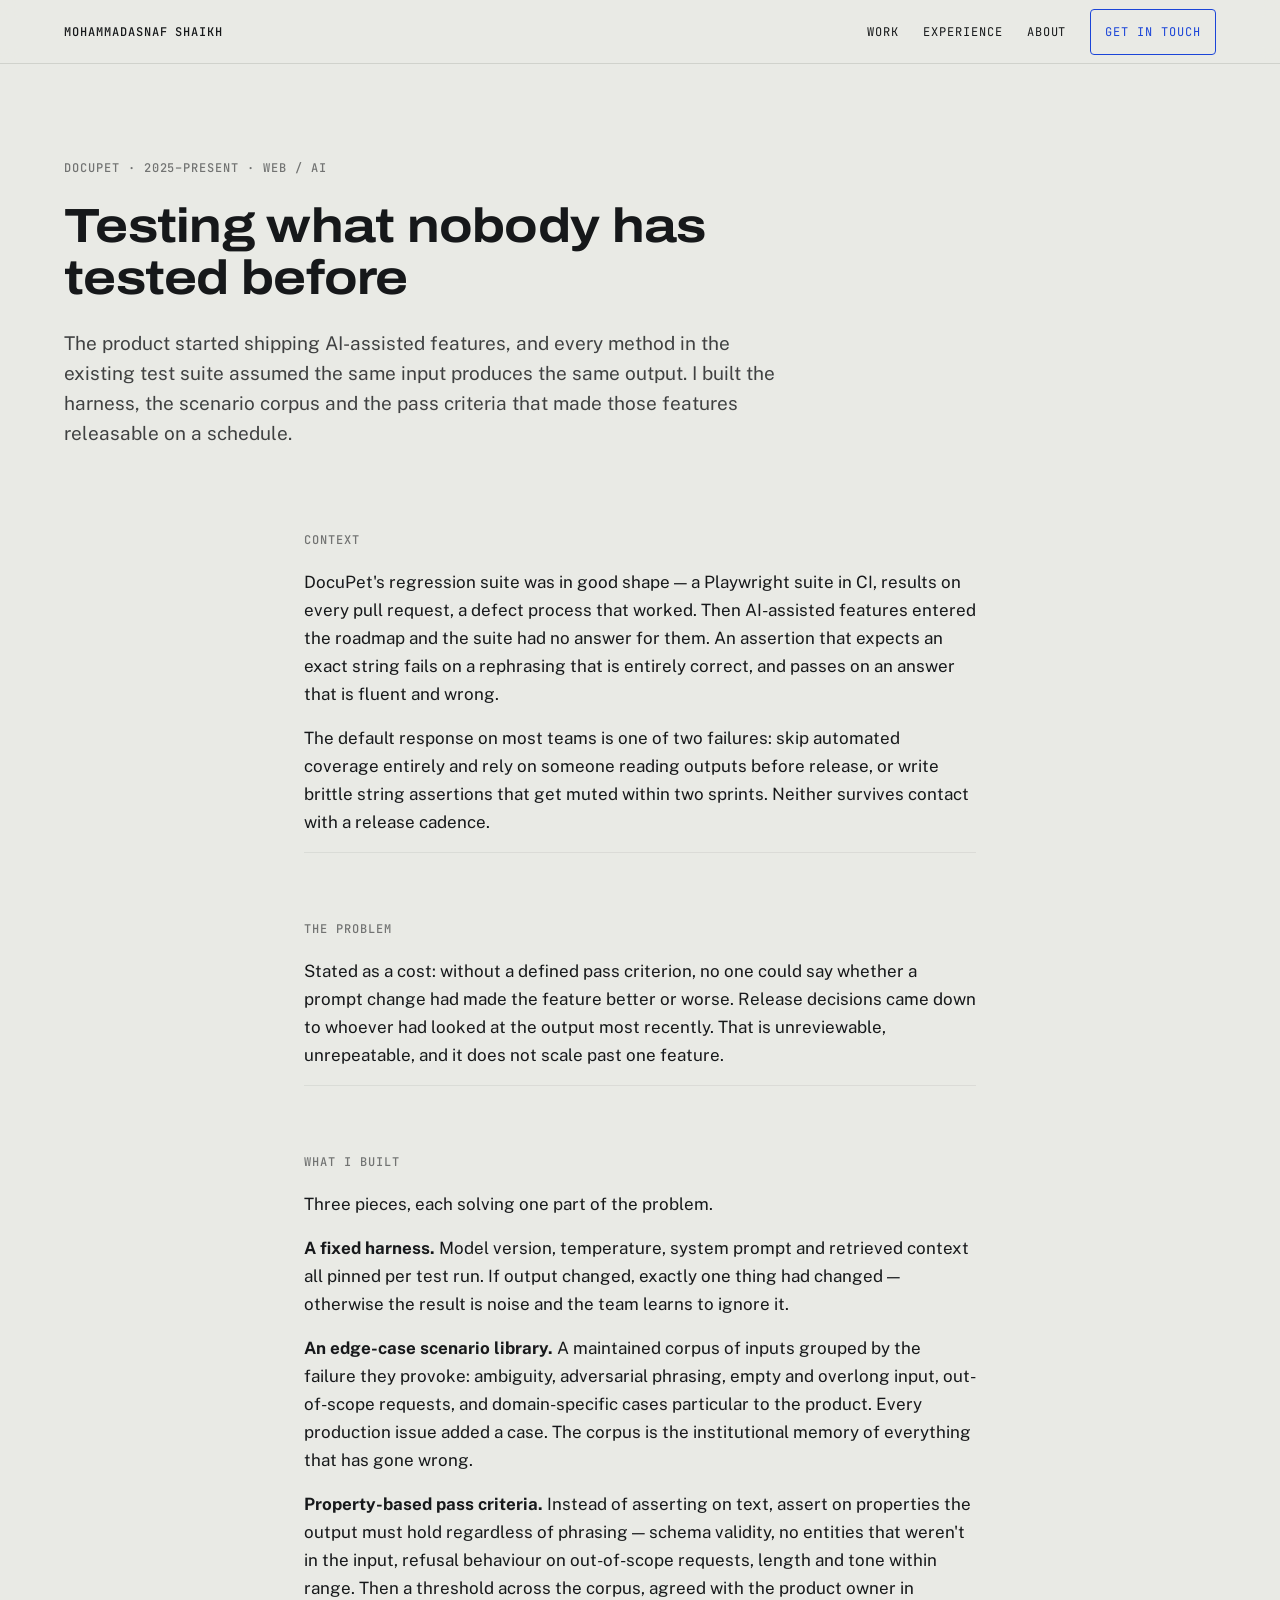
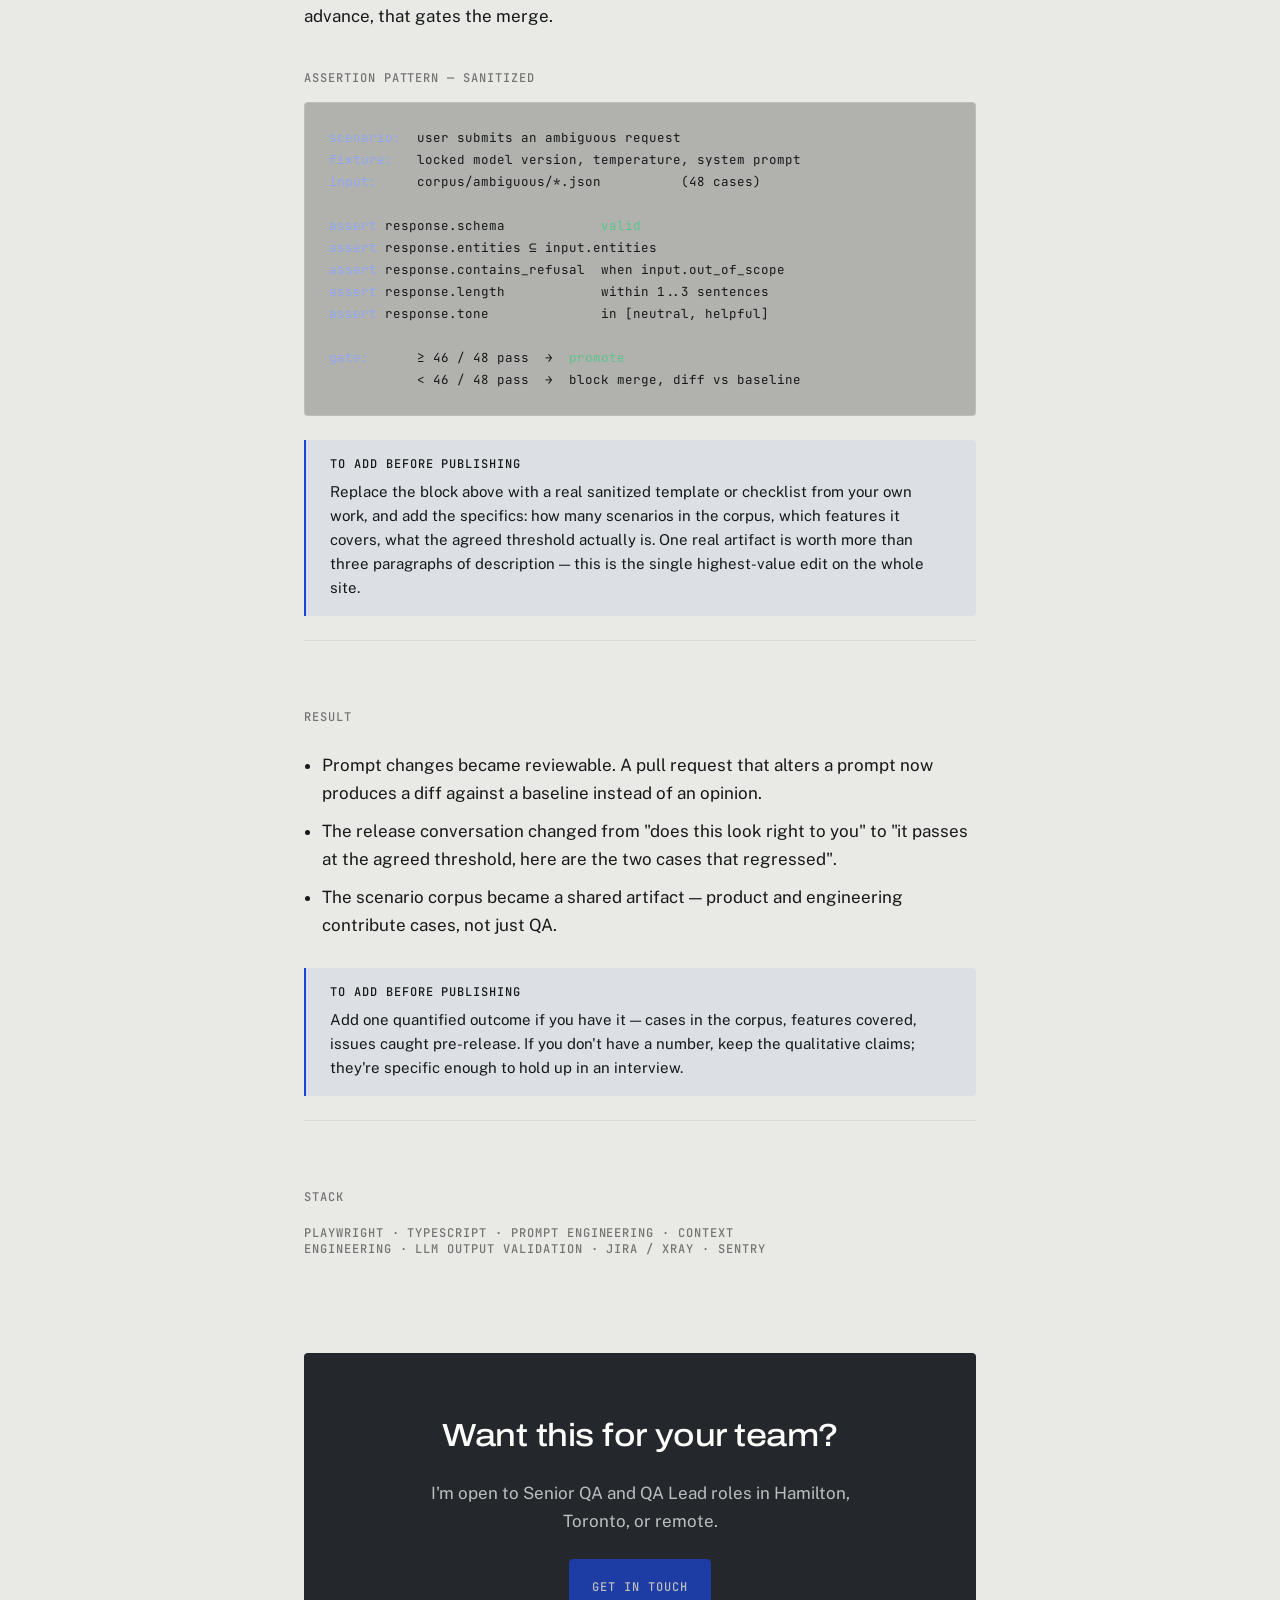
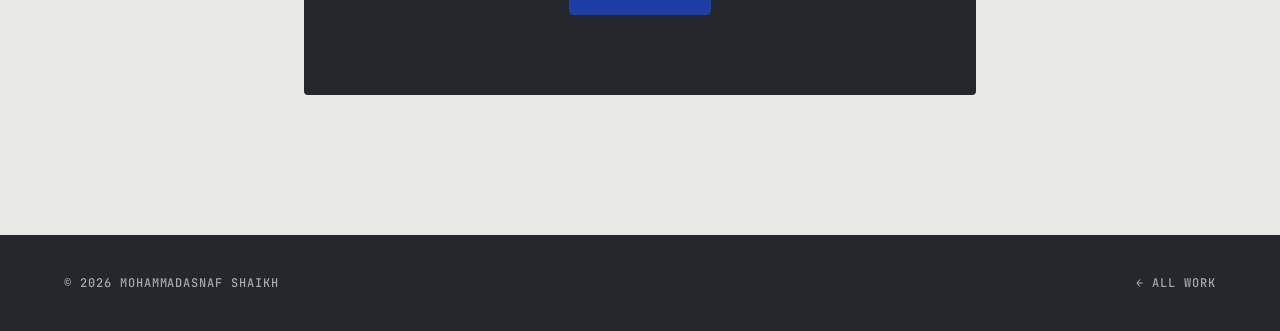
==== case-ai-qa.html @ d2ac22cd "My Resume and Portfolio" ====
<!DOCTYPE html>
<html lang="en">
<head>
<meta charset="utf-8">
<meta name="viewport" content="width=device-width, initial-scale=1">
<title>Testing what nobody has tested before — Mohammadasnaf Shaikh</title>
<meta name="description" content="Building a repeatable QA practice for AI-assisted product features at DocuPet: prompt harnesses, edge-case corpora, and pass criteria for non-deterministic output.">
<link rel="preconnect" href="https://fonts.googleapis.com">
<link rel="preconnect" href="https://fonts.gstatic.com" crossorigin>
<link href="https://fonts.googleapis.com/css2?family=Archivo:wdth,wght@62..125,100..900&family=Public+Sans:wght@400;600&family=JetBrains+Mono:wght@400;500&display=swap" rel="stylesheet">
<link rel="stylesheet" href="styles.css">
</head>
<body>

<header class="nav">
  <nav class="nav-inner" aria-label="Main">
    <a class="nav-name" href="index.html">Mohammadasnaf Shaikh</a>
    <div class="nav-links">
      <a href="index.html#work">Work</a>
      <a href="index.html#experience">Experience</a>
      <a href="index.html#about">About</a>
      <a class="nav-cta" href="index.html#contact">Get in touch</a>
    </div>
  </nav>
</header>

<main>
  <section class="case-hero wrap">
    <p class="mono dim" style="margin:0">DocuPet · 2025–present · Web / AI</p>
    <h1>Testing what nobody has tested before</h1>
    <p class="lede">The product started shipping AI-assisted features, and every method in the existing test suite assumed the same input produces the same output. I built the harness, the scenario corpus and the pass criteria that made those features releasable on a schedule.</p>
  </section>

  <section class="wrap case-body">

    <h2>Context</h2>
    <p>DocuPet's regression suite was in good shape — a Playwright suite in CI, results on every pull request, a defect process that worked. Then AI-assisted features entered the roadmap and the suite had no answer for them. An assertion that expects an exact string fails on a rephrasing that is entirely correct, and passes on an answer that is fluent and wrong.</p>
    <p>The default response on most teams is one of two failures: skip automated coverage entirely and rely on someone reading outputs before release, or write brittle string assertions that get muted within two sprints. Neither survives contact with a release cadence.</p>

    <h2>The problem</h2>
    <p>Stated as a cost: without a defined pass criterion, no one could say whether a prompt change had made the feature better or worse. Release decisions came down to whoever had looked at the output most recently. That is unreviewable, unrepeatable, and it does not scale past one feature.</p>

    <h2>What I built</h2>
    <p>Three pieces, each solving one part of the problem.</p>

    <p><strong>A fixed harness.</strong> Model version, temperature, system prompt and retrieved context all pinned per test run. If output changed, exactly one thing had changed — otherwise the result is noise and the team learns to ignore it.</p>

    <p><strong>An edge-case scenario library.</strong> A maintained corpus of inputs grouped by the failure they provoke: ambiguity, adversarial phrasing, empty and overlong input, out-of-scope requests, and domain-specific cases particular to the product. Every production issue added a case. The corpus is the institutional memory of everything that has gone wrong.</p>

    <p><strong>Property-based pass criteria.</strong> Instead of asserting on text, assert on properties the output must hold regardless of phrasing — schema validity, no entities that weren't in the input, refusal behaviour on out-of-scope requests, length and tone within range. Then a threshold across the corpus, agreed with the product owner in advance, that gates the merge.</p>

    <p class="mono dim" style="margin:40px 0 16px">Assertion pattern — sanitized</p>
<pre class="artifact"><span class="k">scenario:</span>  user submits an ambiguous request
<span class="k">fixture:</span>   locked model version, temperature, system prompt
<span class="k">input:</span>     corpus/ambiguous/*.json          (48 cases)

<span class="k">assert</span> response.schema            <span class="ok">valid</span>
<span class="k">assert</span> response.entities ⊆ input.entities
<span class="k">assert</span> response.contains_refusal  when input.out_of_scope
<span class="k">assert</span> response.length            within 1..3 sentences
<span class="k">assert</span> response.tone              in [neutral, helpful]

<span class="k">gate:</span>      ≥ 46 / 48 pass  →  <span class="ok">promote</span>
           &lt; 46 / 48 pass  →  block merge, diff vs baseline</pre>

    <div class="todo">
      <p class="mono" style="margin-bottom:8px">To add before publishing</p>
      <p class="small">Replace the block above with a real sanitized template or checklist from your own work, and add the specifics: how many scenarios in the corpus, which features it covers, what the agreed threshold actually is. One real artifact is worth more than three paragraphs of description — this is the single highest-value edit on the whole site.</p>
    </div>

    <h2>Result</h2>
    <ul>
      <li>Prompt changes became reviewable. A pull request that alters a prompt now produces a diff against a baseline instead of an opinion.</li>
      <li>The release conversation changed from "does this look right to you" to "it passes at the agreed threshold, here are the two cases that regressed".</li>
      <li>The scenario corpus became a shared artifact — product and engineering contribute cases, not just QA.</li>
    </ul>

    <div class="todo">
      <p class="mono" style="margin-bottom:8px">To add before publishing</p>
      <p class="small">Add one quantified outcome if you have it — cases in the corpus, features covered, issues caught pre-release. If you don't have a number, keep the qualitative claims; they're specific enough to hold up in an interview.</p>
    </div>

    <h2>Stack</h2>
    <p class="mono dim">Playwright · TypeScript · Prompt engineering · Context engineering · LLM output validation · Jira / Xray · Sentry</p>

    <div class="cta-block">
      <h2>Want this for your team?</h2>
      <p>I'm open to Senior QA and QA Lead roles in Hamilton, Toronto, or remote.</p>
      <p style="margin-top:24px"><a class="btn" href="mailto:asnafshaikhpro@gmail.com">Get in touch</a></p>
    </div>
  </section>
</main>

<footer class="panel footer">
  <div class="footer-inner">
    <p class="mono" style="margin:0">© 2026 Mohammadasnaf Shaikh</p>
    <p class="mono" style="margin:0"><a href="index.html" style="text-decoration:none">← All work</a></p>
  </div>
</footer>

</body>
</html>
---- styles.css ----
/* ============================================================
   mohammadasnaf.com — diagnostic readout
   Tokens per design spec. Six colours, three faces, one accent.
   ============================================================ */

:root {
  --bench:    #E9EAE5;
  --card:     #FDFDFC;
  --ink:      #16181A;
  --graphite: #24282C;
  --cobalt:   #1B45D8;
  --verify:   #0F7B4F;
  --flag:     #B3261E;

  --hairline: rgba(22, 24, 26, 0.12);
  --hairline-strong: rgba(22, 24, 26, 0.24);
  --hairline-dark: rgba(253, 253, 252, 0.16);

  --display: "Archivo", "Helvetica Neue", Arial, sans-serif;
  --body: "Public Sans", -apple-system, BlinkMacSystemFont, "Segoe UI", sans-serif;
  --mono: "JetBrains Mono", ui-monospace, SFMono-Regular, Menlo, monospace;

  --s1: 4px;  --s2: 8px;   --s3: 16px;  --s4: 24px;
  --s5: 40px; --s6: 64px;  --s7: 96px;  --s8: 140px;

  --maxw: 1200px;
  --gutter: 24px;
  --radius: 4px;
}

/* ---------- reset ---------- */

*, *::before, *::after { box-sizing: border-box; }

html { scroll-behavior: smooth; scroll-padding-top: 88px; }

body {
  margin: 0;
  background: var(--bench);
  color: var(--ink);
  font-family: var(--body);
  font-size: 17px;
  line-height: 28px;
  font-weight: 400;
  -webkit-font-smoothing: antialiased;
  text-rendering: optimizeLegibility;
}

img { max-width: 100%; display: block; }

a { color: inherit; }

:focus-visible {
  outline: 2px solid var(--cobalt);
  outline-offset: 2px;
  border-radius: 2px;
}

/* ---------- type ---------- */

h1, h2, h3 { margin: 0; font-weight: 700; }

h1, h2 {
  font-family: var(--display);
  font-variation-settings: "wdth" 115;
  letter-spacing: -0.015em;
}

h1 { font-size: 64px; line-height: 64px; }
h2 { font-size: 40px; line-height: 44px; }

h3 {
  font-family: var(--body);
  font-size: 22px;
  line-height: 30px;
  font-weight: 600;
  letter-spacing: -0.005em;
}

p { margin: 0 0 var(--s3); max-width: 68ch; }

.small { font-size: 15px; line-height: 24px; }

.mono {
  font-family: var(--mono);
  font-size: 12px;
  line-height: 16px;
  font-weight: 500;
  letter-spacing: 0.08em;
  text-transform: uppercase;
}

.dim { opacity: 0.56; }

/* ---------- layout ---------- */

.wrap {
  max-width: var(--maxw);
  margin: 0 auto;
  padding-inline: var(--gutter);
}

.section { padding-block: var(--s8); }

.section-head {
  display: flex;
  align-items: baseline;
  justify-content: space-between;
  gap: var(--s4);
  padding-bottom: var(--s4);
  margin-bottom: var(--s6);
  border-bottom: 1px solid var(--hairline);
}

.panel {
  background: var(--graphite);
  color: var(--card);
}

.panel .section-head { border-bottom-color: var(--hairline-dark); }

/* ---------- nav ---------- */

.nav {
  position: sticky;
  top: 0;
  z-index: 50;
  height: 64px;
  background: rgba(233, 234, 229, 0.86);
  backdrop-filter: blur(8px);
  -webkit-backdrop-filter: blur(8px);
  border-bottom: 1px solid var(--hairline);
}

.nav-inner {
  max-width: var(--maxw);
  margin: 0 auto;
  padding-inline: var(--gutter);
  height: 100%;
  display: flex;
  align-items: center;
  justify-content: space-between;
  gap: var(--s4);
}

.nav-name {
  font-family: var(--mono);
  font-size: 12px;
  letter-spacing: 0.08em;
  text-transform: uppercase;
  text-decoration: none;
  font-weight: 500;
}

.nav-links {
  display: flex;
  align-items: center;
  gap: var(--s4);
}

.nav-links a {
  font-family: var(--mono);
  font-size: 12px;
  letter-spacing: 0.08em;
  text-transform: uppercase;
  text-decoration: none;
  padding-block: 4px;
  position: relative;
}

.nav-links a::after {
  content: "";
  position: absolute;
  left: 0; bottom: 0;
  width: 100%; height: 1px;
  background: var(--cobalt);
  transform: scaleX(0);
  transform-origin: left;
  transition: transform 120ms ease-out;
}

.nav-links a:hover::after { transform: scaleX(1); }

.nav-cta {
  border: 1px solid var(--cobalt);
  color: var(--cobalt);
  border-radius: var(--radius);
  padding: 8px 14px !important;
  transition: background 120ms ease-out, color 120ms ease-out;
}

.nav-cta::after { display: none; }
.nav-cta:hover { background: var(--cobalt); color: var(--card); }

/* ---------- hero ---------- */

.hero { padding-top: var(--s7); padding-bottom: var(--s6); }

.status {
  display: inline-flex;
  align-items: center;
  gap: var(--s2);
  margin-bottom: var(--s5);
}

.dot {
  width: 7px; height: 7px;
  border-radius: 50%;
  background: var(--cobalt);
  flex: none;
}

.hero h1 { max-width: 15ch; margin-bottom: var(--s4); }

.hero-sub {
  font-size: 19px;
  line-height: 30px;
  max-width: 58ch;
  margin-bottom: var(--s5);
}

.actions { display: flex; align-items: center; gap: var(--s4); flex-wrap: wrap; }

.btn {
  display: inline-block;
  background: var(--cobalt);
  color: var(--card);
  text-decoration: none;
  border: 1px solid var(--cobalt);
  border-radius: var(--radius);
  padding: 13px 22px;
  font-family: var(--mono);
  font-size: 12px;
  font-weight: 500;
  letter-spacing: 0.08em;
  text-transform: uppercase;
  transition: transform 120ms ease-out, background 120ms ease-out;
}

.btn:hover { background: #1638b4; transform: translateY(-1px); }

.btn-quiet {
  background: transparent;
  color: var(--ink);
  border-color: var(--hairline-strong);
}

.btn-quiet:hover { background: transparent; border-color: var(--ink); }

/* ---------- run strip ---------- */

.strip-panel { padding-block: var(--s6); }

.strip-head {
  display: flex;
  align-items: baseline;
  justify-content: space-between;
  gap: var(--s4);
  margin-bottom: var(--s5);
}

.axis {
  position: relative;
  height: 18px;
  border-bottom: 1px solid var(--hairline-dark);
  margin-bottom: var(--s4);
}

.tick {
  position: absolute;
  bottom: 0;
  transform: translateX(-50%);
  font-family: var(--mono);
  font-size: 11px;
  letter-spacing: 0.08em;
  opacity: 0.5;
}

.tick::after {
  content: "";
  position: absolute;
  left: 50%; bottom: -5px;
  width: 1px; height: 4px;
  background: currentColor;
}

.tracks { display: flex; flex-direction: column; gap: 12px; }

.track { position: relative; height: 28px; }

.span {
  position: absolute;
  top: 0;
  height: 28px;
  border-radius: var(--radius);
  display: flex;
  align-items: center;
  padding-inline: 10px;
  gap: 8px;
  text-decoration: none;
  color: var(--card);
  font-family: var(--mono);
  font-size: 11px;
  letter-spacing: 0.06em;
  text-transform: uppercase;
  white-space: nowrap;
  overflow: hidden;
  transform: scaleX(0);
  transform-origin: left center;
  animation: draw 900ms cubic-bezier(0.2, 0.7, 0.3, 1) both;
  transition: filter 120ms ease-out;
}

.span:hover { filter: brightness(1.18); }

.span span { transform-origin: left; }

@keyframes draw { to { transform: scaleX(1); } }

.span-1 { background: #4A5158; animation-delay: 0ms; }
.span-2 { background: #5E666E; animation-delay: 80ms; }
.span-3 { background: rgba(27, 69, 216, 0.72); animation-delay: 160ms; }
.span-4 {
  background: var(--cobalt);
  animation-delay: 240ms;
  border-top-right-radius: 0;
  border-bottom-right-radius: 0;
  clip-path: polygon(0 0, calc(100% - 10px) 0, 100% 50%, calc(100% - 10px) 100%, 0 100%);
}

.track-tag {
  position: absolute;
  right: 0;
  top: 50%;
  transform: translateY(-50%);
  font-family: var(--mono);
  font-size: 10px;
  letter-spacing: 0.1em;
  opacity: 0.45;
  pointer-events: none;
}

.strip-note { margin-top: var(--s5); opacity: 0.55; max-width: 60ch; }

/* ---------- impact ---------- */

.impact { display: grid; grid-template-columns: repeat(3, 1fr); }

.impact-cell {
  padding: var(--s6) var(--s5);
  border-left: 1px solid var(--hairline-dark);
}

.impact-cell:first-child { border-left: 0; padding-left: 0; }

.impact-num {
  font-family: var(--display);
  font-variation-settings: "wdth" 115;
  font-weight: 700;
  font-size: 56px;
  line-height: 56px;
  letter-spacing: -0.02em;
  margin-bottom: var(--s3);
}

.impact-label { margin-bottom: var(--s1); }

/* ---------- work cards ---------- */

.cards { display: flex; flex-direction: column; gap: var(--s4); }

.card {
  display: block;
  background: var(--card);
  border: 1px solid var(--hairline);
  border-radius: var(--radius);
  padding: var(--s5);
  text-decoration: none;
  transition: transform 120ms ease-out, border-color 120ms ease-out;
}

.card:hover {
  transform: translateY(-2px);
  border-color: var(--hairline-strong);
}

.card-top {
  display: flex;
  justify-content: space-between;
  gap: var(--s4);
  margin-bottom: var(--s4);
}

.card h3 { margin-bottom: var(--s2); max-width: 24ch; }

.card p { margin-bottom: var(--s4); }

.metric {
  display: inline-flex;
  align-items: center;
  gap: var(--s2);
  color: var(--verify);
  font-family: var(--mono);
  font-size: 12px;
  font-weight: 500;
  letter-spacing: 0.08em;
  text-transform: uppercase;
  margin-bottom: var(--s5);
}

.card-foot {
  display: flex;
  justify-content: space-between;
  align-items: baseline;
  gap: var(--s4);
  padding-top: var(--s4);
  border-top: 1px solid var(--hairline);
}

.stack { opacity: 0.5; }

.read {
  color: var(--cobalt);
  white-space: nowrap;
  font-family: var(--mono);
  font-size: 12px;
  font-weight: 500;
  letter-spacing: 0.08em;
  text-transform: uppercase;
}

/* ---------- ai section ---------- */

.ai-grid {
  display: grid;
  grid-template-columns: 1fr 1fr;
  gap: var(--s6);
  align-items: start;
}

.practice {
  padding-top: var(--s4);
  border-top: 1px solid var(--hairline-dark);
  margin-bottom: var(--s4);
}

.practice h3 { margin-bottom: var(--s2); }
.practice p { opacity: 0.72; margin: 0; }

.artifact {
  background: rgba(0, 0, 0, 0.24);
  border: 1px solid var(--hairline-dark);
  border-radius: var(--radius);
  padding: var(--s4);
  font-family: var(--mono);
  font-size: 12.5px;
  line-height: 22px;
  letter-spacing: 0;
  text-transform: none;
  white-space: pre-wrap;
  overflow-x: auto;
  margin: 0;
}

.artifact .k { color: #8FA6F5; }
.artifact .ok { color: #5BC48D; }

/* ---------- capabilities ---------- */

.caps {
  display: grid;
  grid-template-columns: repeat(4, 1fr);
  gap: var(--s5);
}

.cap h3 {
  font-family: var(--mono);
  font-size: 12px;
  line-height: 16px;
  font-weight: 500;
  letter-spacing: 0.08em;
  text-transform: uppercase;
  padding-bottom: var(--s3);
  margin-bottom: var(--s3);
  border-bottom: 1px solid var(--hairline);
  opacity: 0.56;
}

.cap ul { list-style: none; margin: 0; padding: 0; }
.cap li { padding-block: 5px; }

.caps-rest {
  margin-top: var(--s6);
  padding-top: var(--s4);
  border-top: 1px solid var(--hairline);
  opacity: 0.5;
  line-height: 22px;
}

/* ---------- experience ---------- */

.role {
  padding-block: var(--s5);
  border-top: 1px solid var(--hairline);
}

.role:last-child { border-bottom: 1px solid var(--hairline); }

.role-top {
  display: flex;
  justify-content: space-between;
  align-items: baseline;
  gap: var(--s4);
  margin-bottom: var(--s3);
}

.role h3 { margin-bottom: 2px; }
.role-co { opacity: 0.56; }
.role p { margin-bottom: 0; }

details { margin-top: var(--s3); }

summary {
  cursor: pointer;
  list-style: none;
  color: var(--cobalt);
  font-family: var(--mono);
  font-size: 12px;
  font-weight: 500;
  letter-spacing: 0.08em;
  text-transform: uppercase;
  display: inline-flex;
  align-items: center;
  gap: 6px;
}

summary::-webkit-details-marker { display: none; }
summary::before { content: "▸"; transition: transform 120ms ease-out; }
details[open] summary::before { transform: rotate(90deg); }

details ul {
  margin: var(--s3) 0 0;
  padding-left: 18px;
  max-width: 68ch;
}

details li { padding-block: 4px; }

/* ---------- about ---------- */

.about {
  display: grid;
  grid-template-columns: 360px 1fr;
  gap: var(--s6);
  align-items: start;
}

.portrait {
  width: 100%;
  height: auto;
  aspect-ratio: 4 / 5;
  object-fit: cover;
  object-position: center 30%;
  border-radius: var(--radius);
  background: var(--card);
  border: 1px solid var(--hairline);
}

.contact {
  display: flex;
  flex-wrap: wrap;
  gap: var(--s5);
  margin-top: var(--s5);
  padding-top: var(--s4);
  border-top: 1px solid var(--hairline);
}

.contact a {
  text-decoration: none;
  font-family: var(--mono);
  font-size: 12px;
  font-weight: 500;
  letter-spacing: 0.08em;
  text-transform: uppercase;
  position: relative;
}

.contact a::after {
  content: "";
  position: absolute;
  left: 0; bottom: -3px;
  width: 100%; height: 1px;
  background: var(--cobalt);
  transform: scaleX(0);
  transform-origin: left;
  transition: transform 120ms ease-out;
}

.contact a:hover { color: var(--cobalt); }
.contact a:hover::after { transform: scaleX(1); }

/* ---------- footer ---------- */

.footer { padding-block: var(--s5); }

.footer-inner {
  max-width: var(--maxw);
  margin: 0 auto;
  padding-inline: var(--gutter);
  display: flex;
  justify-content: space-between;
  gap: var(--s4);
  flex-wrap: wrap;
  opacity: 0.6;
}

/* ---------- case study pages ---------- */

.case-hero { padding-top: var(--s7); padding-bottom: var(--s6); }
.case-hero h1 { font-size: 48px; line-height: 52px; max-width: 20ch; margin-block: var(--s4); }

.lede { font-size: 19px; line-height: 30px; max-width: 60ch; opacity: 0.8; }

.case-body {
  max-width: 720px;
  padding-bottom: var(--s8);
}

.case-body h2 {
  font-size: 15px;
  line-height: 24px;
  font-family: var(--mono);
  font-variation-settings: normal;
  font-weight: 500;
  font-size: 12px;
  letter-spacing: 0.08em;
  text-transform: uppercase;
  opacity: 0.56;
  padding-top: var(--s6);
  margin-bottom: var(--s3);
  border-top: 1px solid var(--hairline);
}

.case-body h2:first-child { padding-top: 0; border-top: 0; }

.case-body ul { padding-left: 18px; max-width: 68ch; }
.case-body li { padding-block: 5px; }

.todo {
  background: rgba(27, 69, 216, 0.06);
  border-left: 2px solid var(--cobalt);
  border-radius: 0 var(--radius) var(--radius) 0;
  padding: var(--s3) var(--s4);
  margin-block: var(--s4);
}

.todo p { margin: 0; }

.cta-block {
  background: var(--graphite);
  color: var(--card);
  border-radius: var(--radius);
  padding: var(--s6) var(--s5);
  margin-top: var(--s7);
  text-align: center;
}

.cta-block h2 {
  font-family: var(--display);
  font-variation-settings: "wdth" 115;
  font-size: 32px;
  line-height: 38px;
  letter-spacing: -0.015em;
  text-transform: none;
  opacity: 1;
  border-top: 0;
  padding-top: 0;
  margin-bottom: var(--s4);
}

.cta-block p { max-width: 46ch; margin-inline: auto; opacity: 0.7; }

/* ---------- scroll reveal ---------- */

.reveal {
  opacity: 0;
  transform: translateY(12px);
  transition: opacity 240ms ease-out, transform 240ms ease-out;
}

.reveal.in { opacity: 1; transform: none; }

/* ---------- responsive ---------- */

@media (max-width: 1000px) {
  :root { --s8: 80px; --s7: 64px; }

  h1 { font-size: 44px; line-height: 48px; }
  h2 { font-size: 32px; line-height: 38px; }

  .ai-grid, .about { grid-template-columns: 1fr; gap: var(--s5); }
  .caps { grid-template-columns: repeat(2, 1fr); }
  .about { max-width: 520px; }
  .impact-num { font-size: 44px; line-height: 46px; }
}

@media (max-width: 700px) {
  :root { --gutter: 16px; --s8: 64px; --s7: 48px; }

  body { font-size: 16px; line-height: 26px; }

  h1 { font-size: 36px; line-height: 40px; }
  h2 { font-size: 28px; line-height: 32px; }
  h3 { font-size: 20px; line-height: 28px; }

  .mono { font-size: 11px; }

  .nav-links a:not(.nav-cta) { display: none; }

  .hero-sub { font-size: 17px; line-height: 28px; }
  .case-hero h1 { font-size: 32px; line-height: 36px; }

  .impact { grid-template-columns: 1fr; }
  .impact-cell {
    border-left: 0;
    border-top: 1px solid var(--hairline-dark);
    padding: var(--s5) 0;
  }
  .impact-cell:first-child { border-top: 0; padding-top: 0; }

  .caps { grid-template-columns: 1fr; gap: var(--s4); }

  .card { padding: var(--s4); }
  .card-top, .card-foot, .role-top, .strip-head { flex-direction: column; gap: var(--s2); }
  .card-foot { align-items: flex-start; }

  .contact { flex-direction: column; gap: var(--s3); }
  .contact a { align-self: flex-start; }

  /* run strip → vertical rows */
  .axis { display: none; }
  .track { height: auto; }
  .span {
    position: static;
    width: 100% !important;
    left: auto !important;
    height: auto;
    padding: 10px;
    justify-content: space-between;
    clip-path: none;
    border-radius: var(--radius);
    white-space: normal;
  }
}

@media (prefers-reduced-motion: reduce) {
  html { scroll-behavior: auto; }
  *, *::before, *::after {
    animation-duration: 0.01ms !important;
    animation-delay: 0ms !important;
    transition-duration: 0.01ms !important;
  }
  .span { transform: none; }
  .reveal { opacity: 1; transform: none; }
}
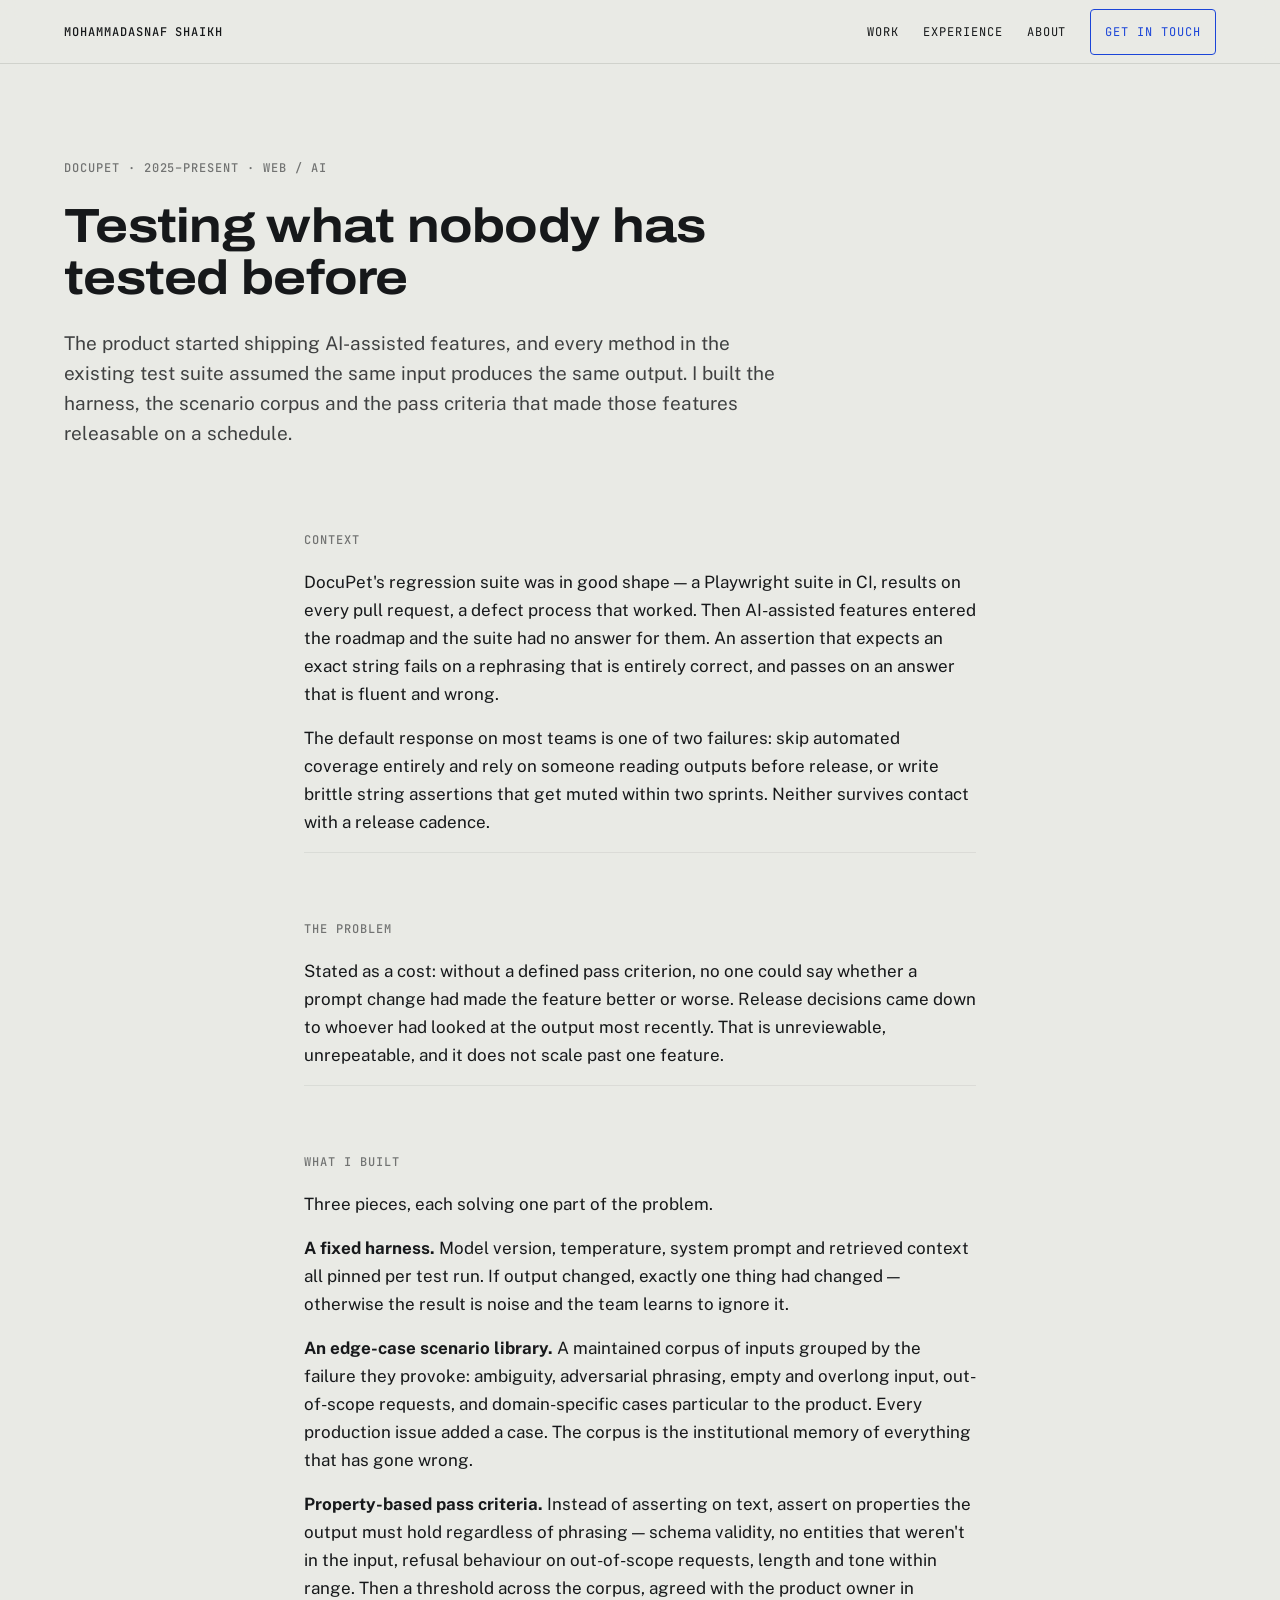
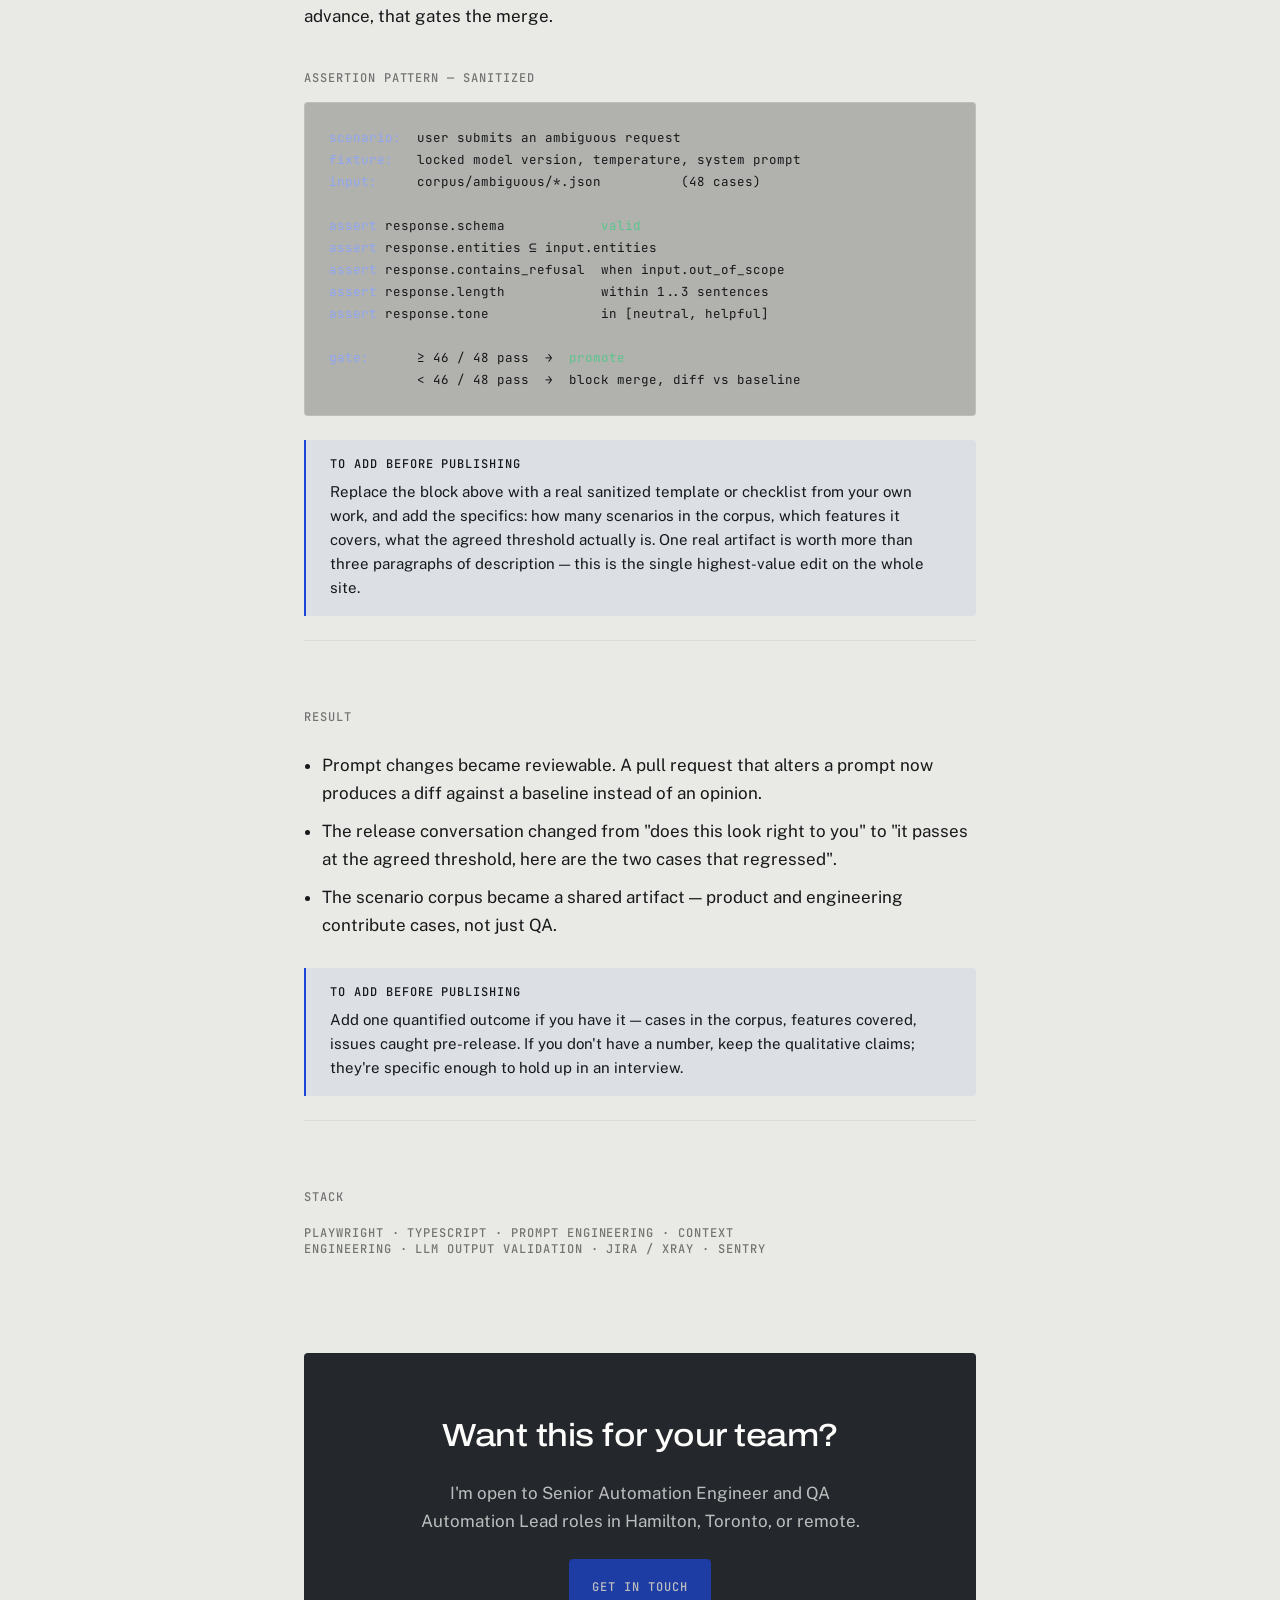
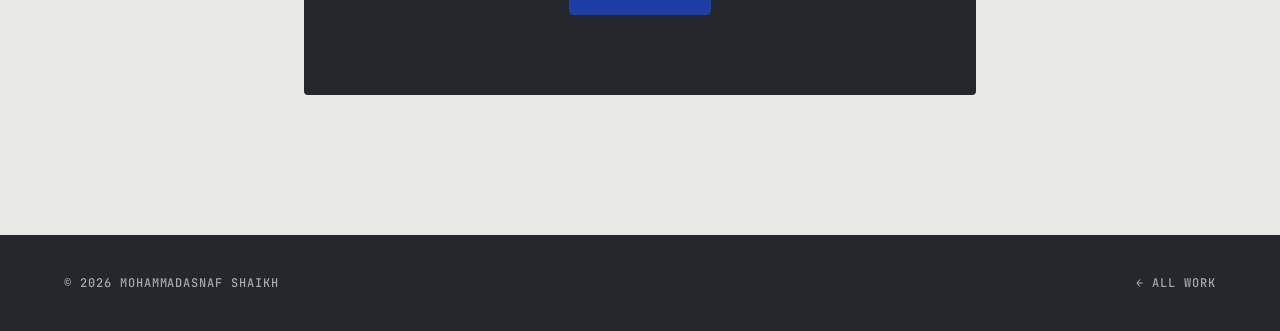
==== commit cd0dc4a1: "Add my own domain" ====
--- a/case-ai-qa.html
+++ b/case-ai-qa.html
@@ -85,7 +85,7 @@
 
     <div class="cta-block">
       <h2>Want this for your team?</h2>
-      <p>I'm open to Senior QA and QA Lead roles in Hamilton, Toronto, or remote.</p>
+      <p>I'm open to Senior Automation Engineer and QA Automation Lead roles in Hamilton, Toronto, or remote.</p>
       <p style="margin-top:24px"><a class="btn" href="mailto:asnafshaikhpro@gmail.com">Get in touch</a></p>
     </div>
   </section>
